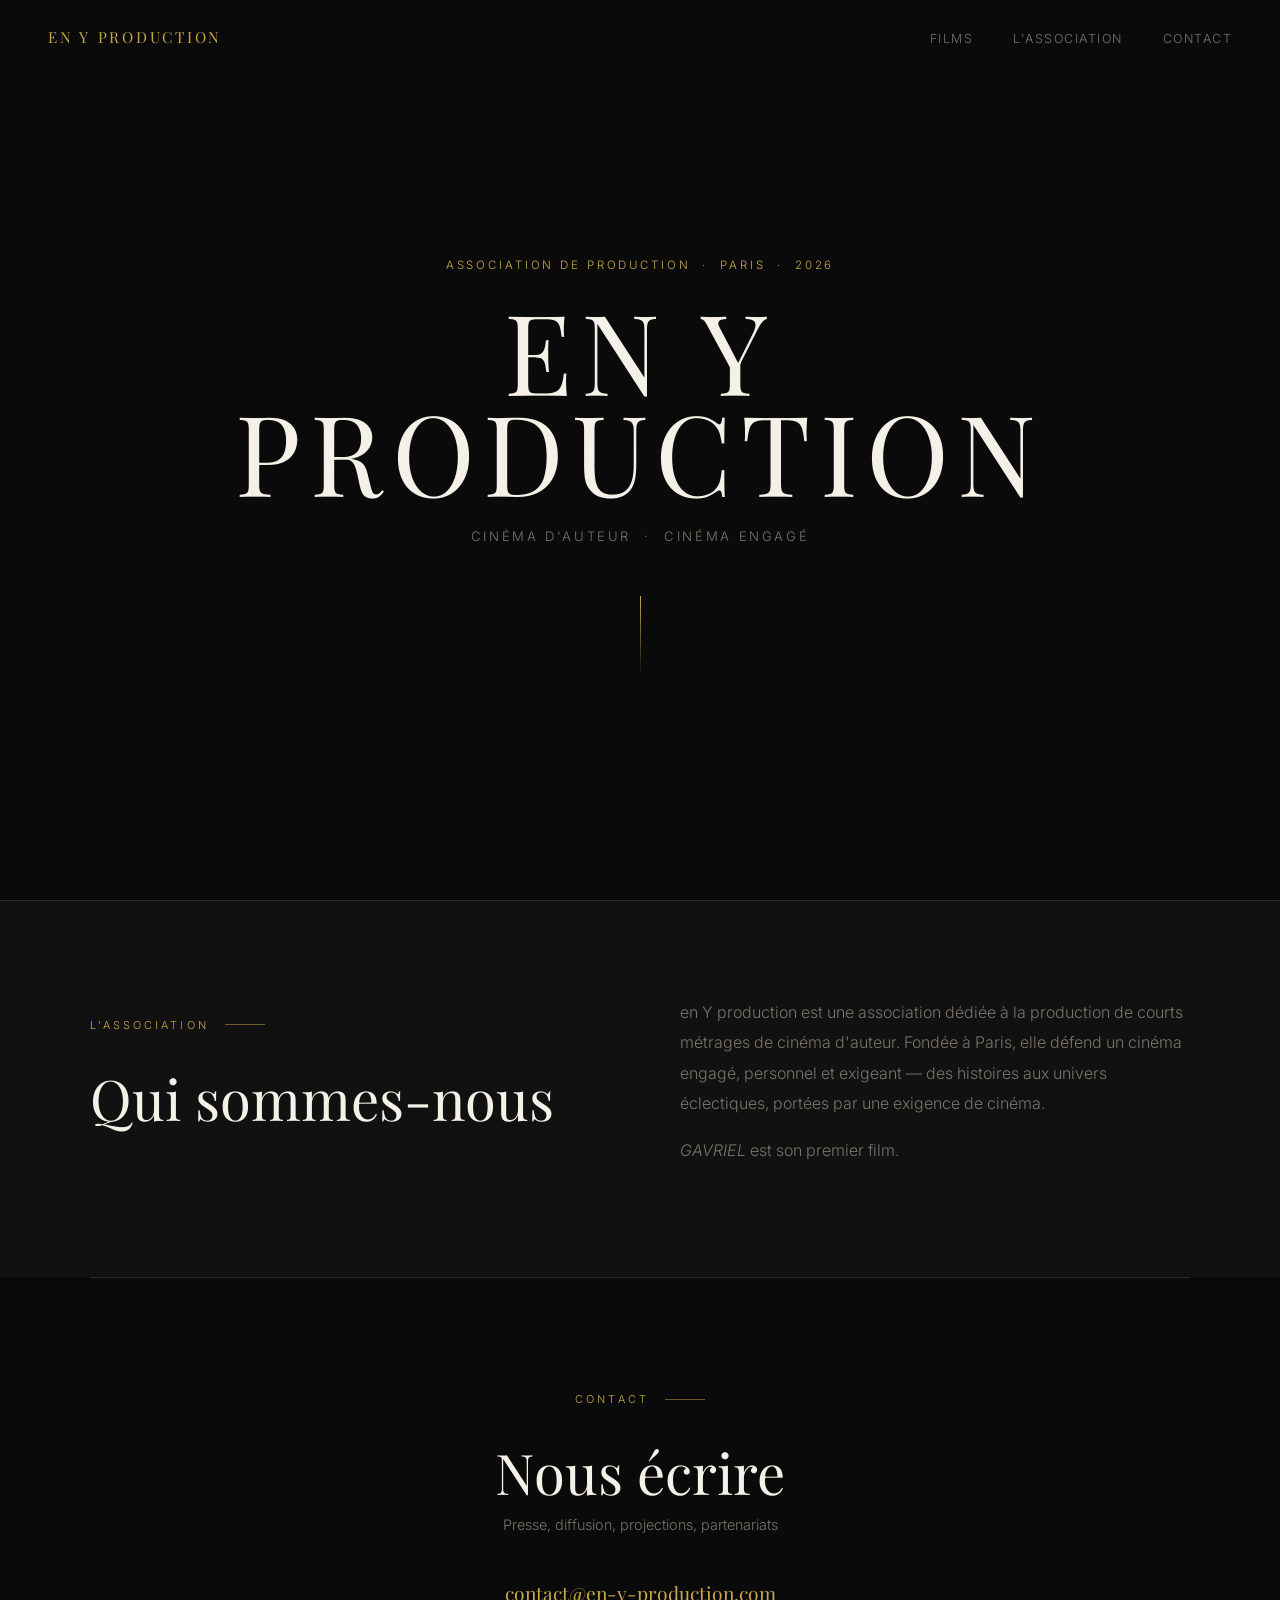
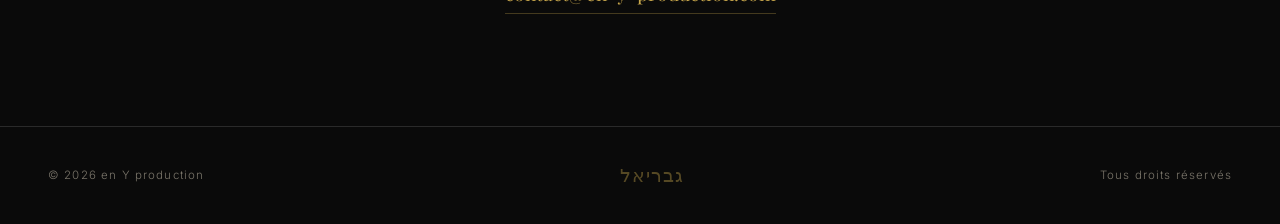
==== index.html @ 51579bd7 "Site en Y production — refonte (Films, page Gavriel, affiche)" ====
<!DOCTYPE html>
<html lang="fr">
<head>
  <meta charset="UTF-8" />
  <meta name="viewport" content="width=device-width, initial-scale=1.0" />
  <title>en Y production</title>
  <meta name="description" content="en Y production — Association de production de courts métrages de cinéma d'auteur et engagé. Paris." />
  <link rel="preconnect" href="https://fonts.googleapis.com" />
  <link rel="preconnect" href="https://fonts.gstatic.com" crossorigin />
  <link href="https://fonts.googleapis.com/css2?family=Playfair+Display:ital,wght@0,400;0,500;1,400&family=Inter:wght@300;400&display=swap" rel="stylesheet" />
  <link rel="stylesheet" href="style.css" />
</head>
<body>

  <nav>
    <a href="index.html" class="nav-logo">en Y production</a>
    <ul class="nav-links">
      <li><a href="films.html">Films</a></li>
      <li><a href="index.html#association">L'Association</a></li>
      <li><a href="index.html#contact">Contact</a></li>
    </ul>
    <button class="nav-burger" aria-label="Menu" aria-expanded="false">
      <span></span><span></span><span></span>
    </button>
  </nav>
  <div class="nav-mobile-menu" aria-hidden="true">
    <ul>
      <li><a href="films.html">Films</a></li>
      <li><a href="index.html#association">L'Association</a></li>
      <li><a href="index.html#contact">Contact</a></li>
    </ul>
  </div>

  <!-- Hero -->
  <header id="hero">
    <p class="hero-tag">Association de production &nbsp;·&nbsp; Paris &nbsp;·&nbsp; 2026</p>
    <h1 class="hero-title" style="font-size:clamp(3rem,9vw,7rem);letter-spacing:0.08em;">en Y<br>production</h1>
    <p class="hero-subtitle">Cinéma d'auteur &nbsp;·&nbsp; Cinéma engagé</p>
    <div class="hero-line"></div>
  </header>

  <!-- Association -->
  <div id="association">
    <div class="asso-inner">
      <div class="reveal">
        <p class="section-label">L'Association</p>
        <h2>Qui sommes-nous</h2>
      </div>
      <div class="asso-text reveal">
        <p>
          en Y production est une association dédiée à la production de courts métrages
          de cinéma d'auteur. Fondée à Paris, elle défend un cinéma engagé, personnel
          et exigeant — des histoires aux univers éclectiques, portées par une exigence de cinéma.
        </p>
        <p>
          <em>GAVRIEL</em> est son premier film.
        </p>
      </div>
    </div>
  </div>

  <!-- Contact -->
  <section id="contact">
    <div class="reveal">
      <p class="section-label" style="justify-content:center">Contact</p>
      <h2>Nous écrire</h2>
      <p class="contact-sub">Presse, diffusion, projections, partenariats</p>
      <a href="mailto:contact@en-y-production.com" class="contact-email">
        contact@en-y-production.com
      </a>
    </div>
  </section>

  <footer>
    <span>© 2026 en Y production</span>
    <span class="footer-hebrew" aria-hidden="true">גבריאל</span>
    <span>Tous droits réservés</span>
  </footer>

  <script src="js/main.js"></script>
</body>
</html>
---- style.css ----
/* ── Reset & Base ── */
*, *::before, *::after { box-sizing: border-box; margin: 0; padding: 0; }

:root {
  --black:   #0a0a0a;
  --dark:    #111111;
  --mid:     #1c1c1c;
  --border:  #2a2a2a;
  --text:    #e8e4dc;
  --muted:   #7a756a;
  --gold:    #c9a84c;
  --gold-lt: #e2c97e;
  --white:   #f5f1e8;
}

html { scroll-behavior: smooth; font-size: 16px; }

body {
  background: var(--black);
  color: var(--text);
  font-family: 'Inter', 'Helvetica Neue', sans-serif;
  font-weight: 300;
  line-height: 1.7;
  overflow-x: hidden;
}

/* ── Film Grain ── */
body::before {
  content: '';
  position: fixed;
  inset: 0;
  background-image: url("data:image/svg+xml,%3Csvg viewBox='0 0 200 200' xmlns='http://www.w3.org/2000/svg'%3E%3Cfilter id='noise'%3E%3CfeTurbulence type='fractalNoise' baseFrequency='0.9' numOctaves='4' stitchTiles='stitch'/%3E%3C/filter%3E%3Crect width='100%25' height='100%25' filter='url(%23noise)' opacity='0.04'/%3E%3C/svg%3E");
  background-size: 200px 200px;
  pointer-events: none;
  z-index: 9999;
  opacity: 0.35;
  animation: grain 0.8s steps(2) infinite;
}

@keyframes grain {
  0%,100% { transform: translate(0,0); }
  10% { transform: translate(-2%,-3%); }
  20% { transform: translate(3%,1%); }
  30% { transform: translate(-1%,4%); }
  40% { transform: translate(4%,-2%); }
  50% { transform: translate(-3%,2%); }
  60% { transform: translate(2%,-4%); }
  70% { transform: translate(-4%,3%); }
  80% { transform: translate(1%,-1%); }
  90% { transform: translate(3%,4%); }
}

/* ── Navigation ── */
nav {
  position: fixed;
  top: 0; left: 0; right: 0;
  z-index: 100;
  padding: 1.5rem 3rem;
  display: flex;
  align-items: center;
  justify-content: space-between;
  background: linear-gradient(to bottom, rgba(10,10,10,0.95) 0%, transparent 100%);
  transition: background 0.4s;
}

nav.scrolled {
  background: rgba(10,10,10,0.97);
  border-bottom: 1px solid var(--border);
}

.nav-logo {
  font-family: 'Playfair Display', Georgia, serif;
  font-size: 0.95rem;
  letter-spacing: 0.18em;
  text-transform: uppercase;
  color: var(--gold);
  text-decoration: none;
}

.nav-links {
  display: flex;
  gap: 2.5rem;
  list-style: none;
}

.nav-links a {
  color: var(--muted);
  text-decoration: none;
  font-size: 0.78rem;
  letter-spacing: 0.12em;
  text-transform: uppercase;
  transition: color 0.3s;
}

.nav-links a:hover { color: var(--white); }

/* ── Hero ── */
#hero {
  min-height: 100vh;
  display: flex;
  flex-direction: column;
  align-items: center;
  justify-content: center;
  text-align: center;
  position: relative;
  padding: 6rem 2rem 4rem;
}

.hero-hebrew {
  font-size: clamp(4rem, 10vw, 8rem);
  color: rgba(201,168,76,0.12);
  font-family: 'Playfair Display', Georgia, serif;
  line-height: 1;
  letter-spacing: 0.05em;
  position: absolute;
  top: 50%;
  left: 50%;
  transform: translate(-50%, -60%);
  user-select: none;
  pointer-events: none;
  white-space: nowrap;
}

.hero-tag {
  font-size: 0.72rem;
  letter-spacing: 0.25em;
  text-transform: uppercase;
  color: var(--gold);
  margin-bottom: 1.5rem;
  opacity: 0;
  animation: fadeUp 1s 0.3s forwards;
}

.hero-title {
  font-family: 'Playfair Display', Georgia, serif;
  font-size: clamp(4.5rem, 12vw, 10rem);
  font-weight: 400;
  letter-spacing: 0.15em;
  line-height: 0.9;
  color: var(--white);
  text-transform: uppercase;
  opacity: 0;
  animation: fadeUp 1.2s 0.5s forwards;
}

.hero-subtitle {
  margin-top: 1.5rem;
  font-size: 0.82rem;
  letter-spacing: 0.2em;
  color: var(--muted);
  text-transform: uppercase;
  opacity: 0;
  animation: fadeUp 1s 0.9s forwards;
}

.hero-line {
  width: 1px;
  height: 80px;
  background: linear-gradient(to bottom, var(--gold), transparent);
  margin: 3rem auto 0;
  opacity: 0;
  animation: fadeUp 1s 1.2s forwards;
}

@keyframes fadeUp {
  from { opacity: 0; transform: translateY(20px); }
  to   { opacity: 1; transform: translateY(0); }
}

/* ── Sections générales ── */
section {
  padding: 7rem 2rem;
  max-width: 1100px;
  margin: 0 auto;
}

.section-label {
  font-size: 0.68rem;
  letter-spacing: 0.28em;
  text-transform: uppercase;
  color: var(--gold);
  margin-bottom: 2rem;
  display: flex;
  align-items: center;
  gap: 1rem;
}

.section-label::after {
  content: '';
  display: block;
  width: 40px;
  height: 1px;
  background: var(--gold);
  opacity: 0.5;
}

h2 {
  font-family: 'Playfair Display', Georgia, serif;
  font-size: clamp(2rem, 5vw, 3.5rem);
  font-weight: 400;
  color: var(--white);
  line-height: 1.15;
  margin-bottom: 2rem;
}

/* ── Synopsis ── */
#synopsis {
  border-top: 1px solid var(--border);
}

.synopsis-grid {
  display: grid;
  grid-template-columns: 1fr 1fr;
  gap: 5rem;
  align-items: start;
}

.synopsis-text p {
  font-size: 1.05rem;
  color: var(--text);
  line-height: 1.85;
  margin-bottom: 1.2rem;
}

.synopsis-text p:first-child::first-letter {
  font-family: 'Playfair Display', Georgia, serif;
  font-size: 3.5rem;
  line-height: 0.8;
  float: left;
  margin-right: 0.1em;
  margin-top: 0.1em;
  color: var(--gold);
}

.synopsis-info {
  display: flex;
  flex-direction: column;
  gap: 1.5rem;
}

.info-block {
  border-left: 1px solid var(--border);
  padding-left: 1.5rem;
}

.info-block .label {
  font-size: 0.68rem;
  letter-spacing: 0.2em;
  text-transform: uppercase;
  color: var(--gold);
  margin-bottom: 0.4rem;
}

.info-block .value {
  font-size: 0.95rem;
  color: var(--white);
}

/* ── Scène ── */
#scene {
  background: var(--dark);
  max-width: 100%;
  padding: 5rem 2rem;
  border-top: 1px solid var(--border);
  border-bottom: 1px solid var(--border);
}

.scene-inner {
  max-width: 700px;
  margin: 0 auto;
  text-align: center;
}

.scene-quote {
  font-family: 'Playfair Display', Georgia, serif;
  font-size: clamp(1.1rem, 2.5vw, 1.5rem);
  font-style: italic;
  color: var(--text);
  line-height: 1.9;
  margin-bottom: 2rem;
}

.scene-quote em {
  color: var(--gold);
  font-style: normal;
}

.scene-attr {
  font-size: 0.72rem;
  letter-spacing: 0.2em;
  text-transform: uppercase;
  color: var(--muted);
}

/* ── Équipe ── */
#equipe {
  border-top: 1px solid var(--border);
}

.team-group {
  margin-bottom: 3.5rem;
}

.team-group-title {
  font-size: 0.68rem;
  letter-spacing: 0.25em;
  text-transform: uppercase;
  color: var(--gold);
  padding-bottom: 0.75rem;
  border-bottom: 1px solid var(--border);
  margin-bottom: 1.5rem;
}

.team-grid {
  display: grid;
  grid-template-columns: repeat(auto-fill, minmax(220px, 1fr));
  gap: 0;
}

.team-member {
  padding: 1rem 0;
  border-bottom: 1px solid var(--border);
  display: flex;
  flex-direction: column;
  gap: 0.25rem;
}

.team-member .role {
  font-size: 0.7rem;
  letter-spacing: 0.1em;
  color: var(--muted);
  text-transform: uppercase;
}

.team-member .name {
  font-size: 0.95rem;
  color: var(--white);
}

/* ── Page Films ── */
.films-page {
  padding: 8rem 3rem 6rem;
  max-width: 1200px;
  margin: 0 auto;
}

.films-heading {
  font-family: 'Playfair Display', Georgia, serif;
  font-size: clamp(2.5rem, 6vw, 4rem);
  font-weight: 400;
  color: var(--white);
  margin-bottom: 3.5rem;
}

.films-grid {
  display: grid;
  grid-template-columns: repeat(auto-fill, minmax(170px, 220px));
  gap: 2.5rem 2rem;
}

.film-thumb {
  text-decoration: none;
  display: block;
}

.film-thumb-poster {
  aspect-ratio: 2/3;
  background: var(--mid);
  display: flex;
  align-items: center;
  justify-content: center;
  position: relative;
  overflow: hidden;
  margin-bottom: 1.2rem;
}

.film-thumb-poster img {
  width: 100%;
  height: 100%;
  object-fit: cover;
  display: block;
  transition: transform 0.5s ease;
}

.film-thumb:hover .film-thumb-poster img { transform: scale(1.03); }

.film-thumb-hebrew {
  font-family: 'Playfair Display', Georgia, serif;
  font-size: clamp(3rem, 5vw, 5rem);
  color: rgba(201,168,76,0.18);
  user-select: none;
  pointer-events: none;
  transition: color 0.4s;
}

.film-thumb:hover .film-thumb-hebrew { color: rgba(201,168,76,0.35); }

.film-thumb-info {
  display: flex;
  flex-direction: column;
  gap: 0.5rem;
}

.film-thumb-tags {
  display: flex;
  gap: 0.4rem;
  flex-wrap: nowrap;
  margin-bottom: 0.3rem;
}

.film-tag {
  font-size: 0.65rem;
  letter-spacing: 0.15em;
  text-transform: uppercase;
  color: var(--muted);
  border: 1px solid var(--border);
  padding: 0.2rem 0.6rem;
  white-space: nowrap;
}

.film-tag-gold {
  color: var(--gold);
  border-color: rgba(201,168,76,0.4);
}

.film-thumb-title {
  font-family: 'Playfair Display', Georgia, serif;
  font-size: clamp(1.4rem, 2.5vw, 1.9rem);
  font-weight: 400;
  color: var(--white);
  line-height: 1.15;
  transition: color 0.3s;
}

.film-thumb:hover .film-thumb-title { color: var(--gold-lt); }

.film-thumb-title-row {
  display: flex;
  align-items: baseline;
  flex-wrap: wrap;
  gap: 0;
  margin: 0;
}

.film-thumb-sep {
  font-size: 0.82rem;
  color: var(--muted);
}

.film-thumb-director {
  font-size: 0.82rem;
  color: var(--muted);
  font-weight: 300;
}

@media (max-width: 768px) {
  .films-grid { grid-template-columns: 1fr; gap: 3rem; }
  .films-page { padding: 7rem 1.5rem 4rem; }
}

/* ── Film Card ── */
.film-card {
  border: 1px solid var(--border);
  margin-top: 3rem;
  overflow: hidden;
}

.film-card-header {
  background: var(--mid);
  padding: 3rem;
  position: relative;
  overflow: hidden;
}

.film-hebrew {
  position: absolute;
  top: 50%;
  right: 2rem;
  transform: translateY(-50%);
  font-size: clamp(4rem, 8vw, 7rem);
  color: rgba(201,168,76,0.08);
  font-family: 'Playfair Display', Georgia, serif;
  user-select: none;
  pointer-events: none;
  line-height: 1;
}

.film-card-meta {
  display: flex;
  align-items: center;
  gap: 1.5rem;
  margin-bottom: 1rem;
}

.film-year {
  font-size: 0.72rem;
  letter-spacing: 0.2em;
  color: var(--gold);
  font-weight: 400;
}

.film-type {
  font-size: 0.72rem;
  letter-spacing: 0.1em;
  color: var(--muted);
  text-transform: uppercase;
}

.film-card-title {
  font-family: 'Playfair Display', Georgia, serif;
  font-size: clamp(2.5rem, 6vw, 4.5rem);
  font-weight: 400;
  color: var(--white);
  letter-spacing: 0.1em;
  text-transform: uppercase;
  line-height: 1;
  margin-bottom: 0.75rem;
}

.film-card-director {
  font-size: 0.85rem;
  color: var(--muted);
  letter-spacing: 0.05em;
}

.film-card-body {
  padding: 3rem;
  border-top: 1px solid var(--border);
}

.film-card-body p {
  font-size: 1rem;
  color: var(--text);
  line-height: 1.85;
  margin-bottom: 1.2rem;
}

.film-card-body p:first-child::first-letter {
  font-family: 'Playfair Display', Georgia, serif;
  font-size: 3.5rem;
  line-height: 0.8;
  float: left;
  margin-right: 0.1em;
  margin-top: 0.1em;
  color: var(--gold);
}

.film-card-info {
  display: grid;
  grid-template-columns: repeat(auto-fill, minmax(200px, 1fr));
  gap: 0;
  border-top: 1px solid var(--border);
}

.film-card-info .info-block {
  border-left: none;
  border-right: 1px solid var(--border);
  border-bottom: none;
  padding: 1.5rem 2rem;
}

/* ── Casting ── */
.cast-grid {
  display: grid;
  grid-template-columns: repeat(auto-fill, minmax(200px, 1fr));
  gap: 1.5rem;
  margin-top: 1rem;
}

.cast-card {
  background: var(--mid);
  border: 1px solid var(--border);
  padding: 1.5rem;
  transition: border-color 0.3s;
}

.cast-card:hover { border-color: var(--gold); }

.cast-card .character {
  font-family: 'Playfair Display', Georgia, serif;
  font-size: 1.1rem;
  color: var(--gold);
  margin-bottom: 0.5rem;
}

.cast-card .actor {
  font-size: 0.85rem;
  color: var(--text);
}

/* ── Association ── */
#association {
  background: var(--dark);
  max-width: 100%;
  padding: 6rem 2rem;
  border-top: 1px solid var(--border);
}

.asso-inner {
  max-width: 1100px;
  margin: 0 auto;
  display: grid;
  grid-template-columns: 1fr 1fr;
  gap: 5rem;
  align-items: center;
}

.asso-text p {
  font-size: 1rem;
  color: var(--muted);
  line-height: 1.9;
  margin-bottom: 1rem;
}

/* ── Contact ── */
#contact {
  border-top: 1px solid var(--border);
  text-align: center;
}

#contact h2 { margin-bottom: 0.5rem; }

.contact-sub {
  color: var(--muted);
  font-size: 0.9rem;
  margin-bottom: 2.5rem;
}

.contact-email {
  display: inline-block;
  font-family: 'Playfair Display', Georgia, serif;
  font-size: 1.2rem;
  color: var(--gold);
  text-decoration: none;
  border-bottom: 1px solid rgba(201,168,76,0.3);
  padding-bottom: 0.2rem;
  transition: border-color 0.3s, color 0.3s;
}

.contact-email:hover {
  color: var(--gold-lt);
  border-color: var(--gold-lt);
}

/* ── Footer ── */
footer {
  border-top: 1px solid var(--border);
  padding: 2rem 3rem;
  display: flex;
  align-items: center;
  justify-content: space-between;
  font-size: 0.72rem;
  letter-spacing: 0.1em;
  color: var(--muted);
}

.footer-hebrew {
  font-size: 1.2rem;
  color: rgba(201,168,76,0.4);
  letter-spacing: 0.05em;
}

/* ── Scroll reveal ── */
.reveal {
  opacity: 0;
  transform: translateY(30px);
  transition: opacity 0.8s ease, transform 0.8s ease;
}
.reveal.visible {
  opacity: 1;
  transform: none;
}

/* ── Hamburger ── */
.nav-burger {
  display: none;
  flex-direction: column;
  gap: 5px;
  background: none;
  border: none;
  cursor: pointer;
  padding: 4px;
  z-index: 200;
}

.nav-burger span {
  display: block;
  width: 24px;
  height: 1.5px;
  background: var(--text);
  transition: transform 0.3s, opacity 0.3s;
}

.nav-burger.open span:nth-child(1) { transform: translateY(6.5px) rotate(45deg); }
.nav-burger.open span:nth-child(2) { opacity: 0; }
.nav-burger.open span:nth-child(3) { transform: translateY(-6.5px) rotate(-45deg); }

/* ── Menu mobile overlay ── */
.nav-mobile-menu {
  display: none;
  position: fixed;
  inset: 0;
  background: rgba(10,10,10,0.98);
  z-index: 150;
  flex-direction: column;
  align-items: center;
  justify-content: center;
  opacity: 0;
  pointer-events: none;
  transition: opacity 0.3s;
}

.nav-mobile-menu.open {
  opacity: 1;
  pointer-events: all;
}

.nav-mobile-menu ul {
  list-style: none;
  text-align: center;
  display: flex;
  flex-direction: column;
  gap: 2.5rem;
}

.nav-mobile-menu a {
  font-family: 'Playfair Display', Georgia, serif;
  font-size: clamp(1.8rem, 8vw, 2.5rem);
  color: var(--white);
  text-decoration: none;
  letter-spacing: 0.08em;
  transition: color 0.3s;
}

.nav-mobile-menu a:hover { color: var(--gold); }

/* ── Responsive ── */
@media (max-width: 768px) {
  nav { padding: 1.2rem 1.5rem; }
  .nav-links { display: none; }
  .nav-burger { display: flex; }
  .nav-mobile-menu { display: flex; }
  .synopsis-grid { grid-template-columns: 1fr; gap: 3rem; }
  .asso-inner { grid-template-columns: 1fr; gap: 2rem; }
  footer { flex-direction: column; gap: 1rem; text-align: center; }
  section { padding: 5rem 1.5rem; }
}
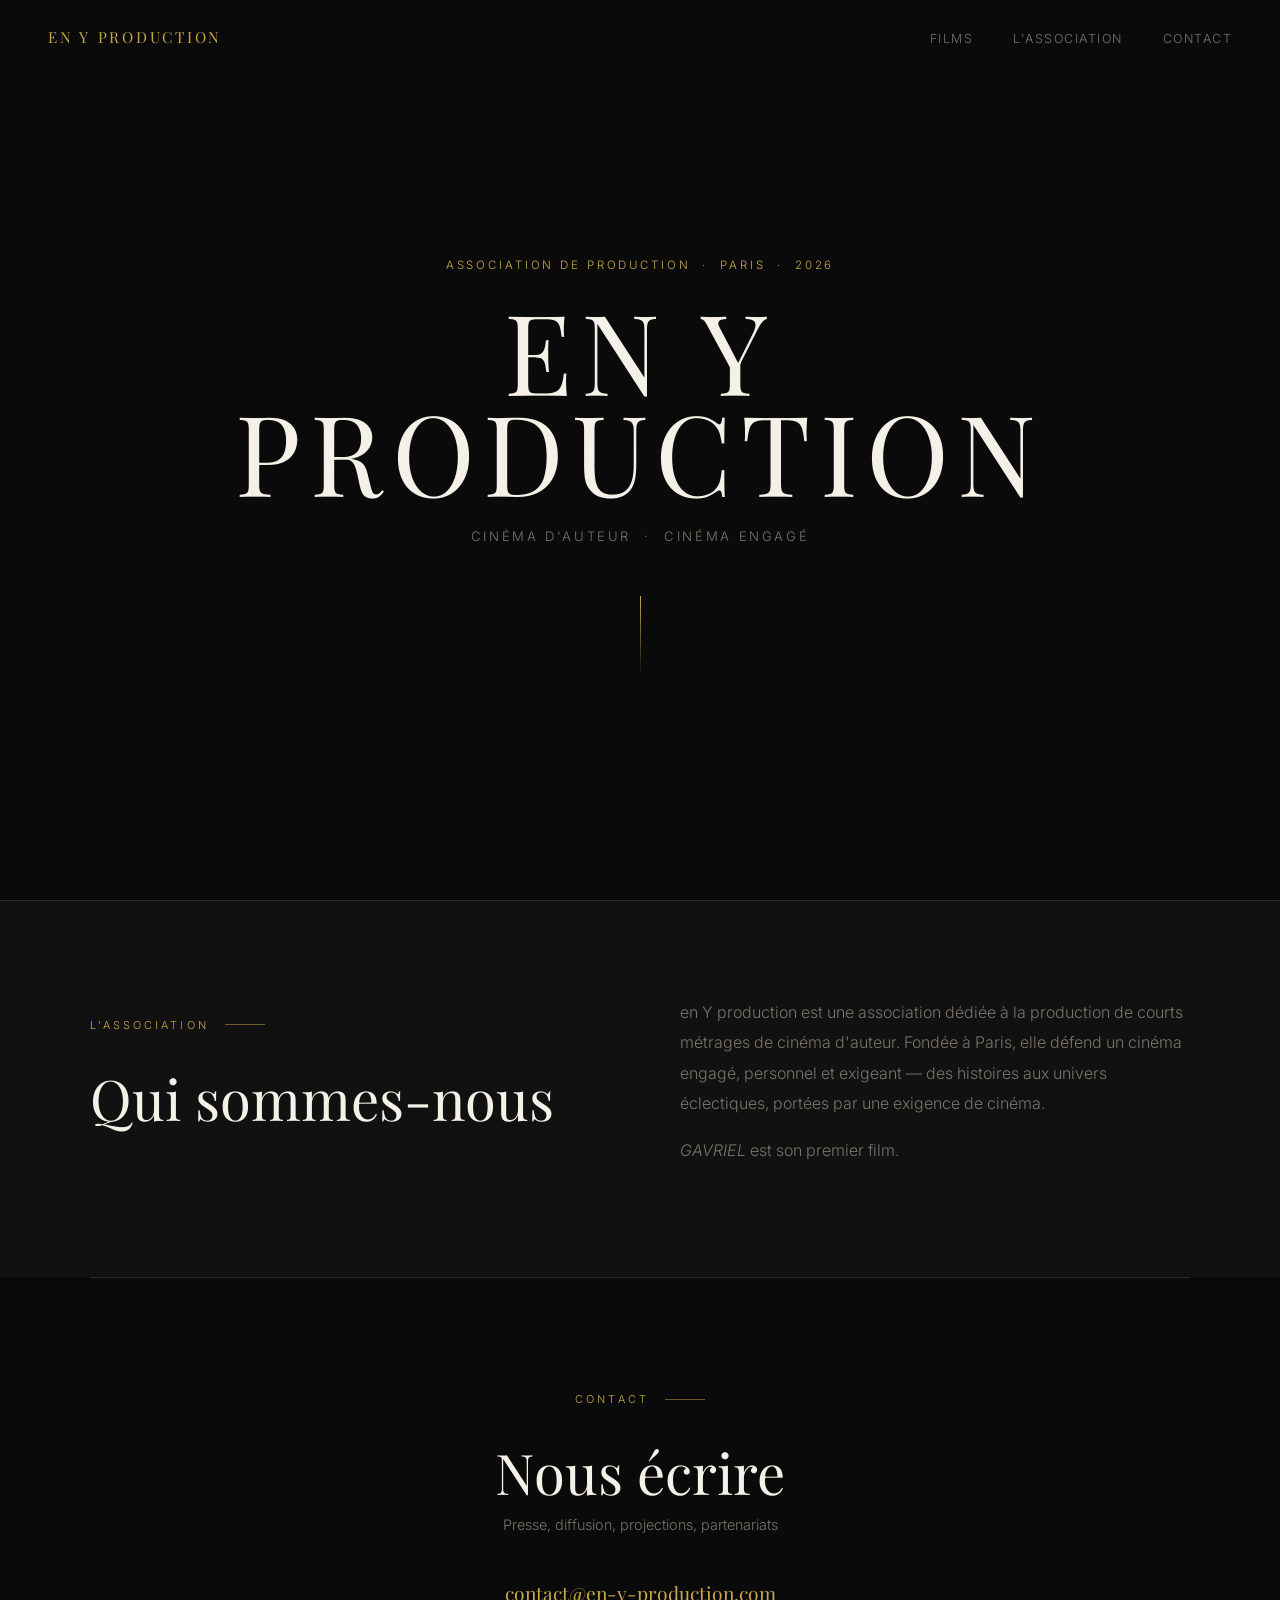
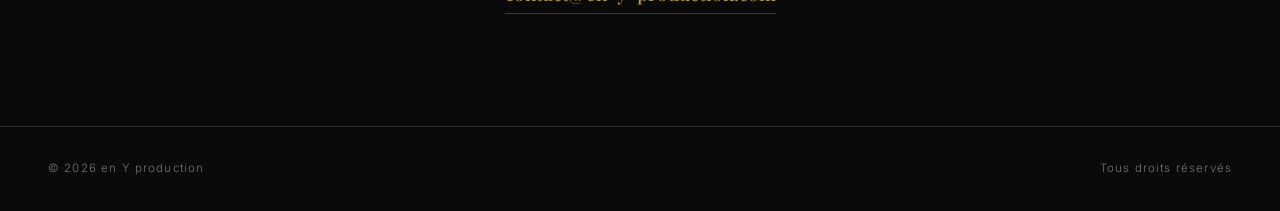
==== commit 9e49182a: "Page Films: titre plus petit + footer nettoye" ====
--- a/index.html
+++ b/index.html
@@ -73,7 +73,6 @@
 
   <footer>
     <span>© 2026 en Y production</span>
-    <span class="footer-hebrew" aria-hidden="true">גבריאל</span>
     <span>Tous droits réservés</span>
   </footer>
 
--- a/style.css
+++ b/style.css
@@ -339,17 +339,17 @@
 
 /* ── Page Films ── */
 .films-page {
-  padding: 8rem 3rem 6rem;
+  padding: 6rem 3rem 6rem;
   max-width: 1200px;
   margin: 0 auto;
 }
 
 .films-heading {
   font-family: 'Playfair Display', Georgia, serif;
-  font-size: clamp(2.5rem, 6vw, 4rem);
+  font-size: clamp(1.6rem, 3.5vw, 2.2rem);
   font-weight: 400;
   color: var(--white);
-  margin-bottom: 3.5rem;
+  margin-bottom: 2.25rem;
 }
 
 .films-grid {
@@ -455,7 +455,7 @@
 
 @media (max-width: 768px) {
   .films-grid { grid-template-columns: 1fr; gap: 3rem; }
-  .films-page { padding: 7rem 1.5rem 4rem; }
+  .films-page { padding: 5rem 1.5rem 4rem; }
 }
 
 /* ── Film Card ── */
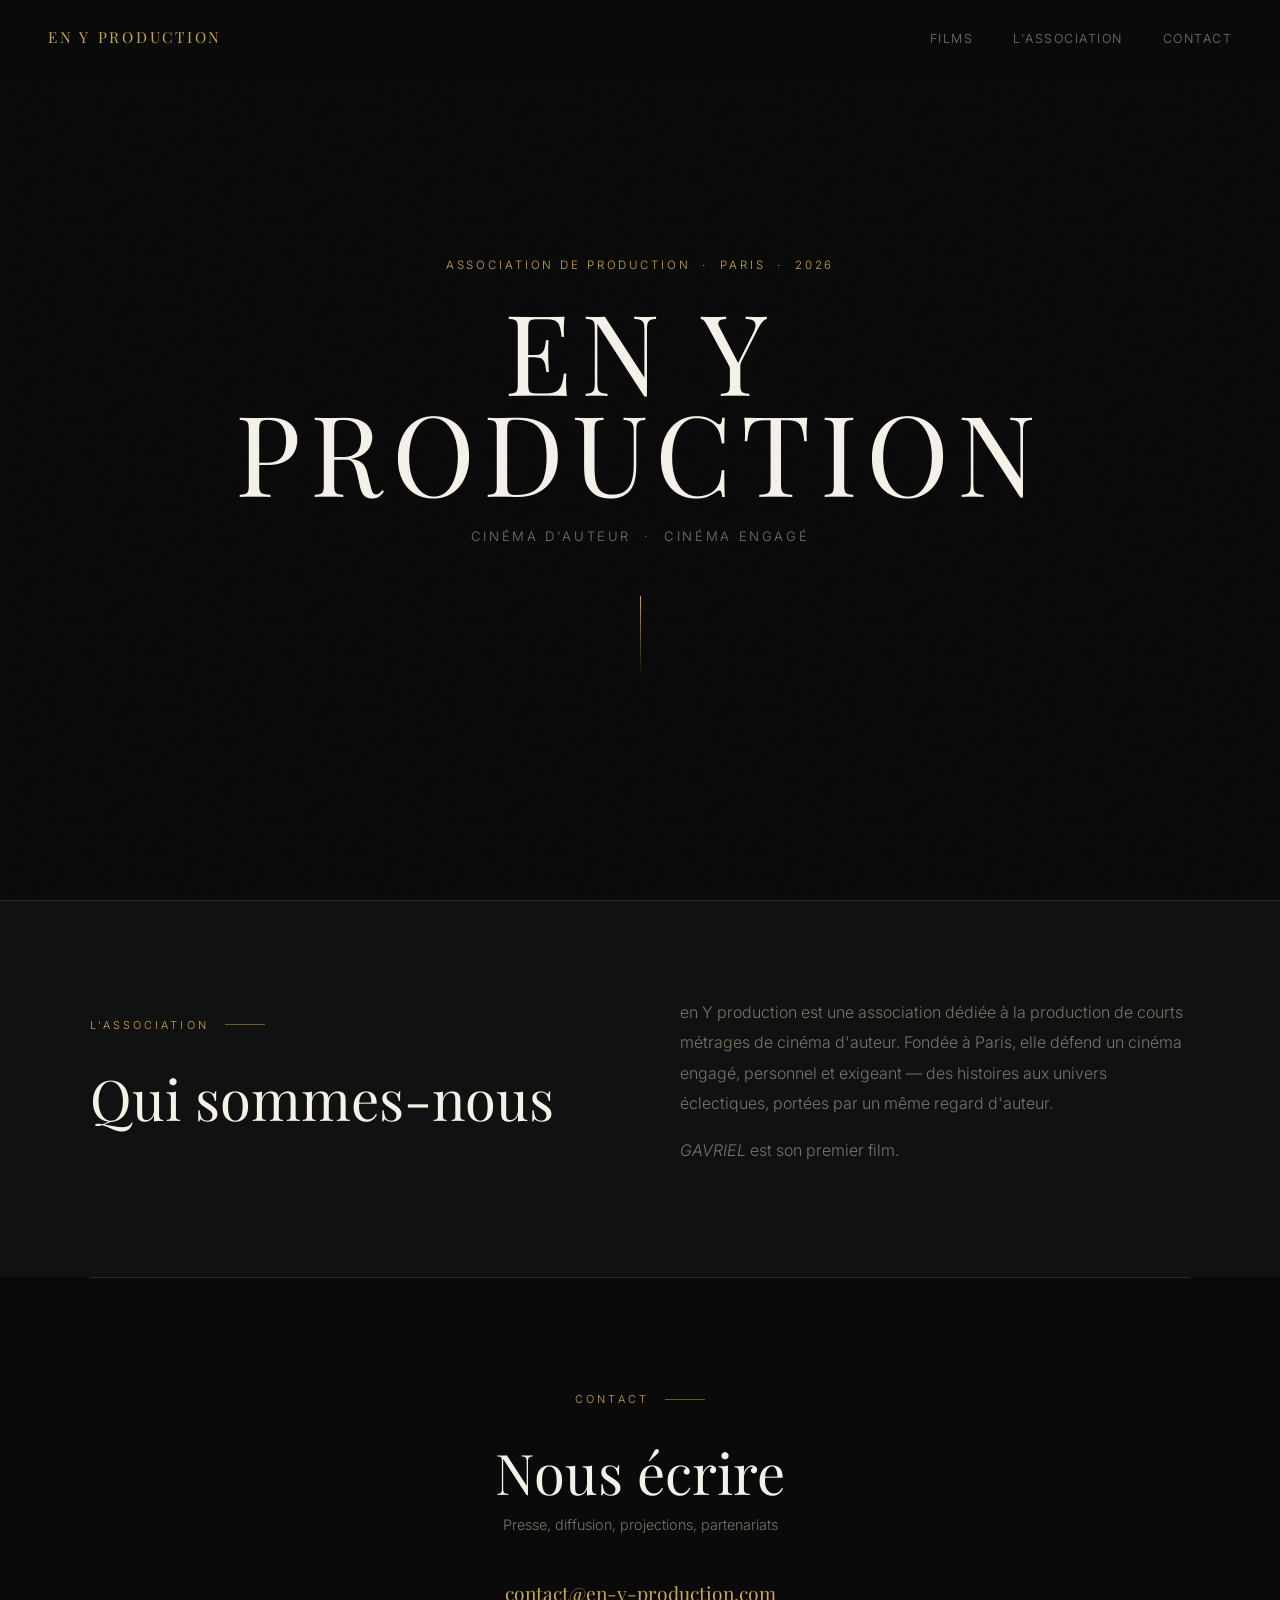
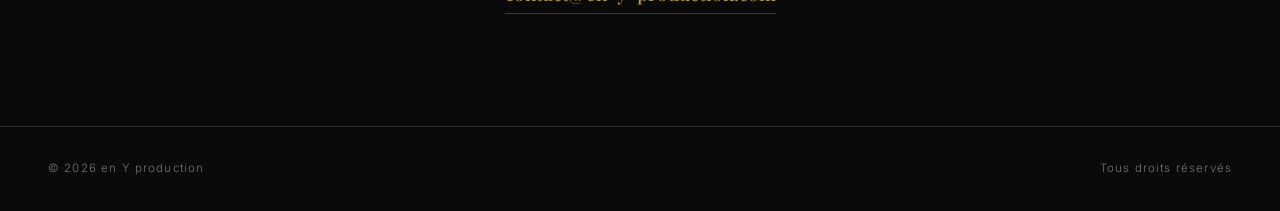
==== commit 344dd5f2: "Texte presentation: regard d'auteur" ====
--- a/index.html
+++ b/index.html
@@ -50,7 +50,7 @@
         <p>
           en Y production est une association dédiée à la production de courts métrages
           de cinéma d'auteur. Fondée à Paris, elle défend un cinéma engagé, personnel
-          et exigeant — des histoires aux univers éclectiques, portées par une exigence de cinéma.
+          et exigeant — des histoires aux univers éclectiques, portées par un même regard d'auteur.
         </p>
         <p>
           <em>GAVRIEL</em> est son premier film.
--- a/style.css
+++ b/style.css
@@ -403,18 +403,18 @@
 
 .film-thumb-tags {
   display: flex;
-  gap: 0.4rem;
+  gap: 0.3rem;
   flex-wrap: nowrap;
   margin-bottom: 0.3rem;
 }
 
 .film-tag {
-  font-size: 0.65rem;
-  letter-spacing: 0.15em;
+  font-size: 0.5rem;
+  letter-spacing: 0.1em;
   text-transform: uppercase;
   color: var(--muted);
   border: 1px solid var(--border);
-  padding: 0.2rem 0.6rem;
+  padding: 0.15rem 0.4rem;
   white-space: nowrap;
 }
 
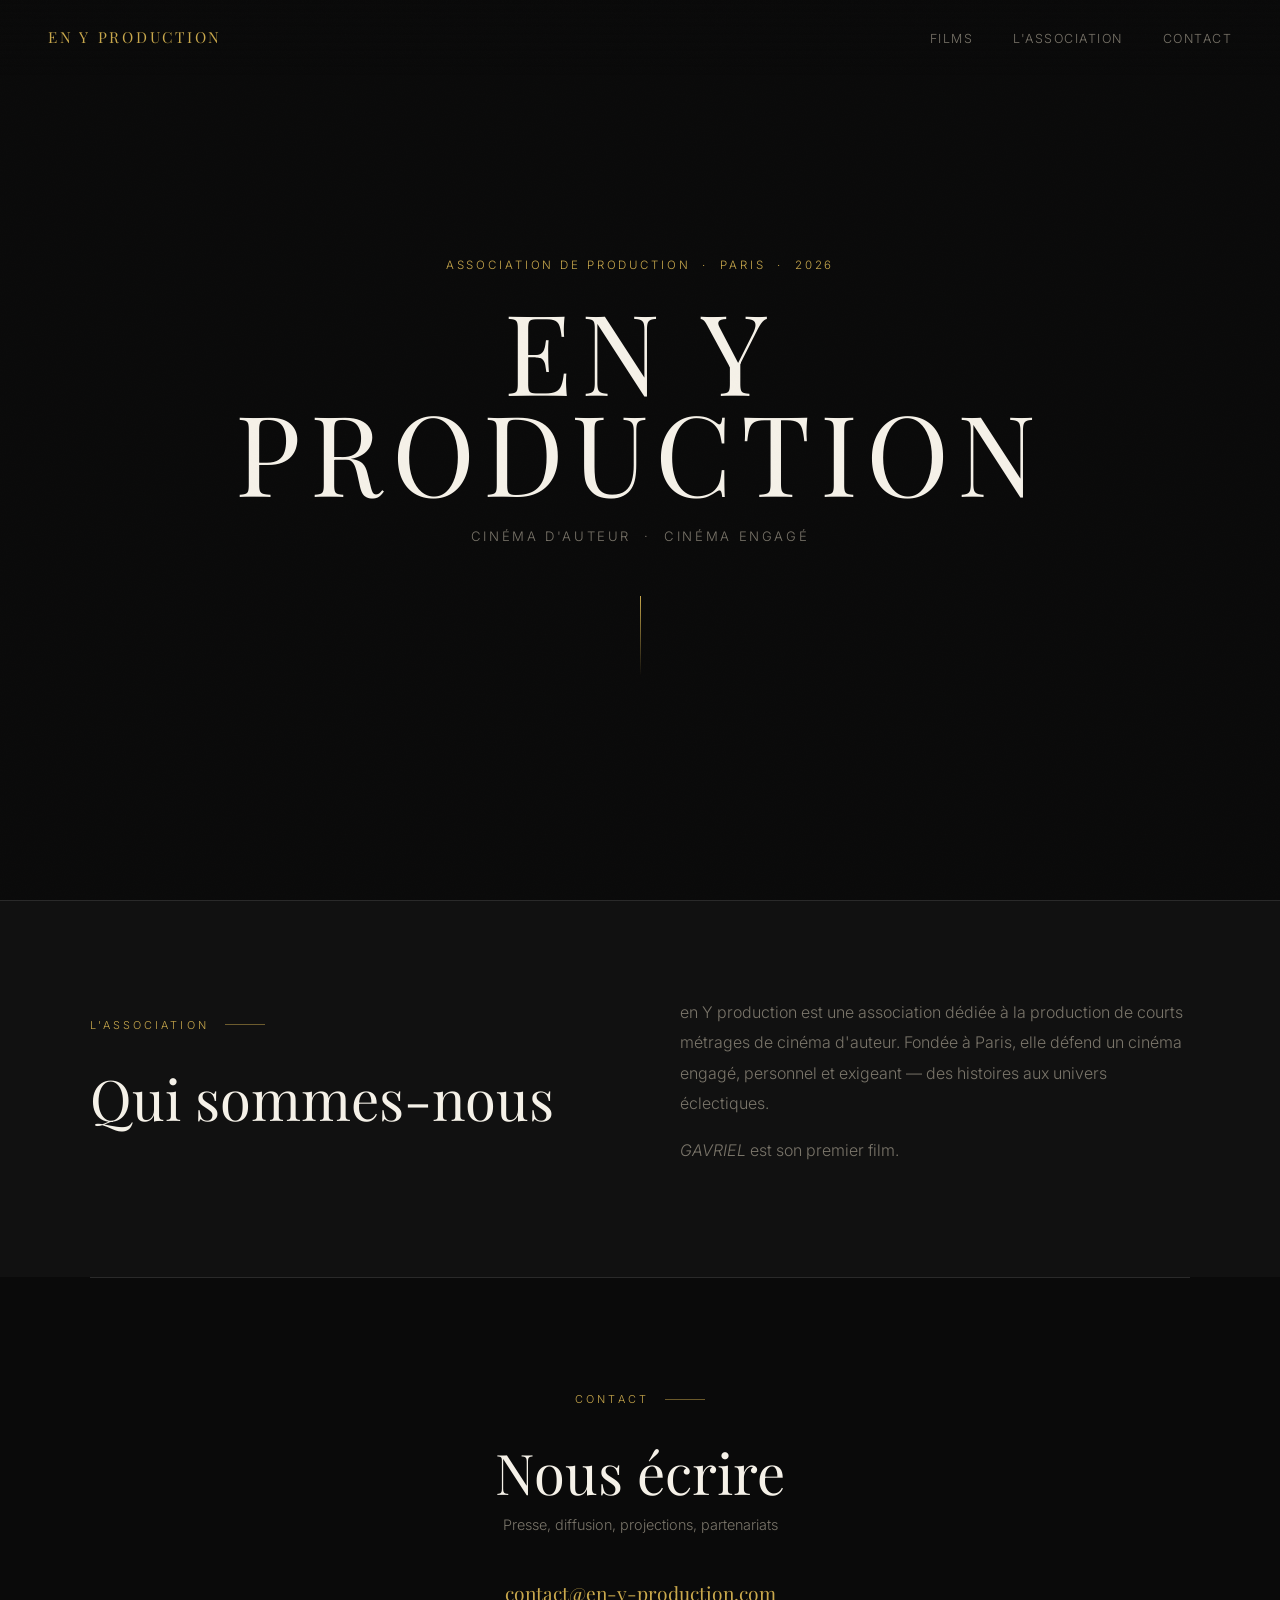
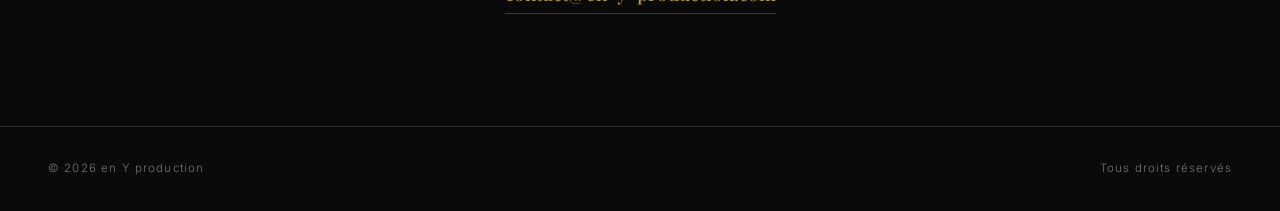
==== commit daf7df6b: "Texte presentation: version courte" ====
--- a/index.html
+++ b/index.html
@@ -50,7 +50,7 @@
         <p>
           en Y production est une association dédiée à la production de courts métrages
           de cinéma d'auteur. Fondée à Paris, elle défend un cinéma engagé, personnel
-          et exigeant — des histoires aux univers éclectiques, portées par un même regard d'auteur.
+          et exigeant — des histoires aux univers éclectiques.
         </p>
         <p>
           <em>GAVRIEL</em> est son premier film.
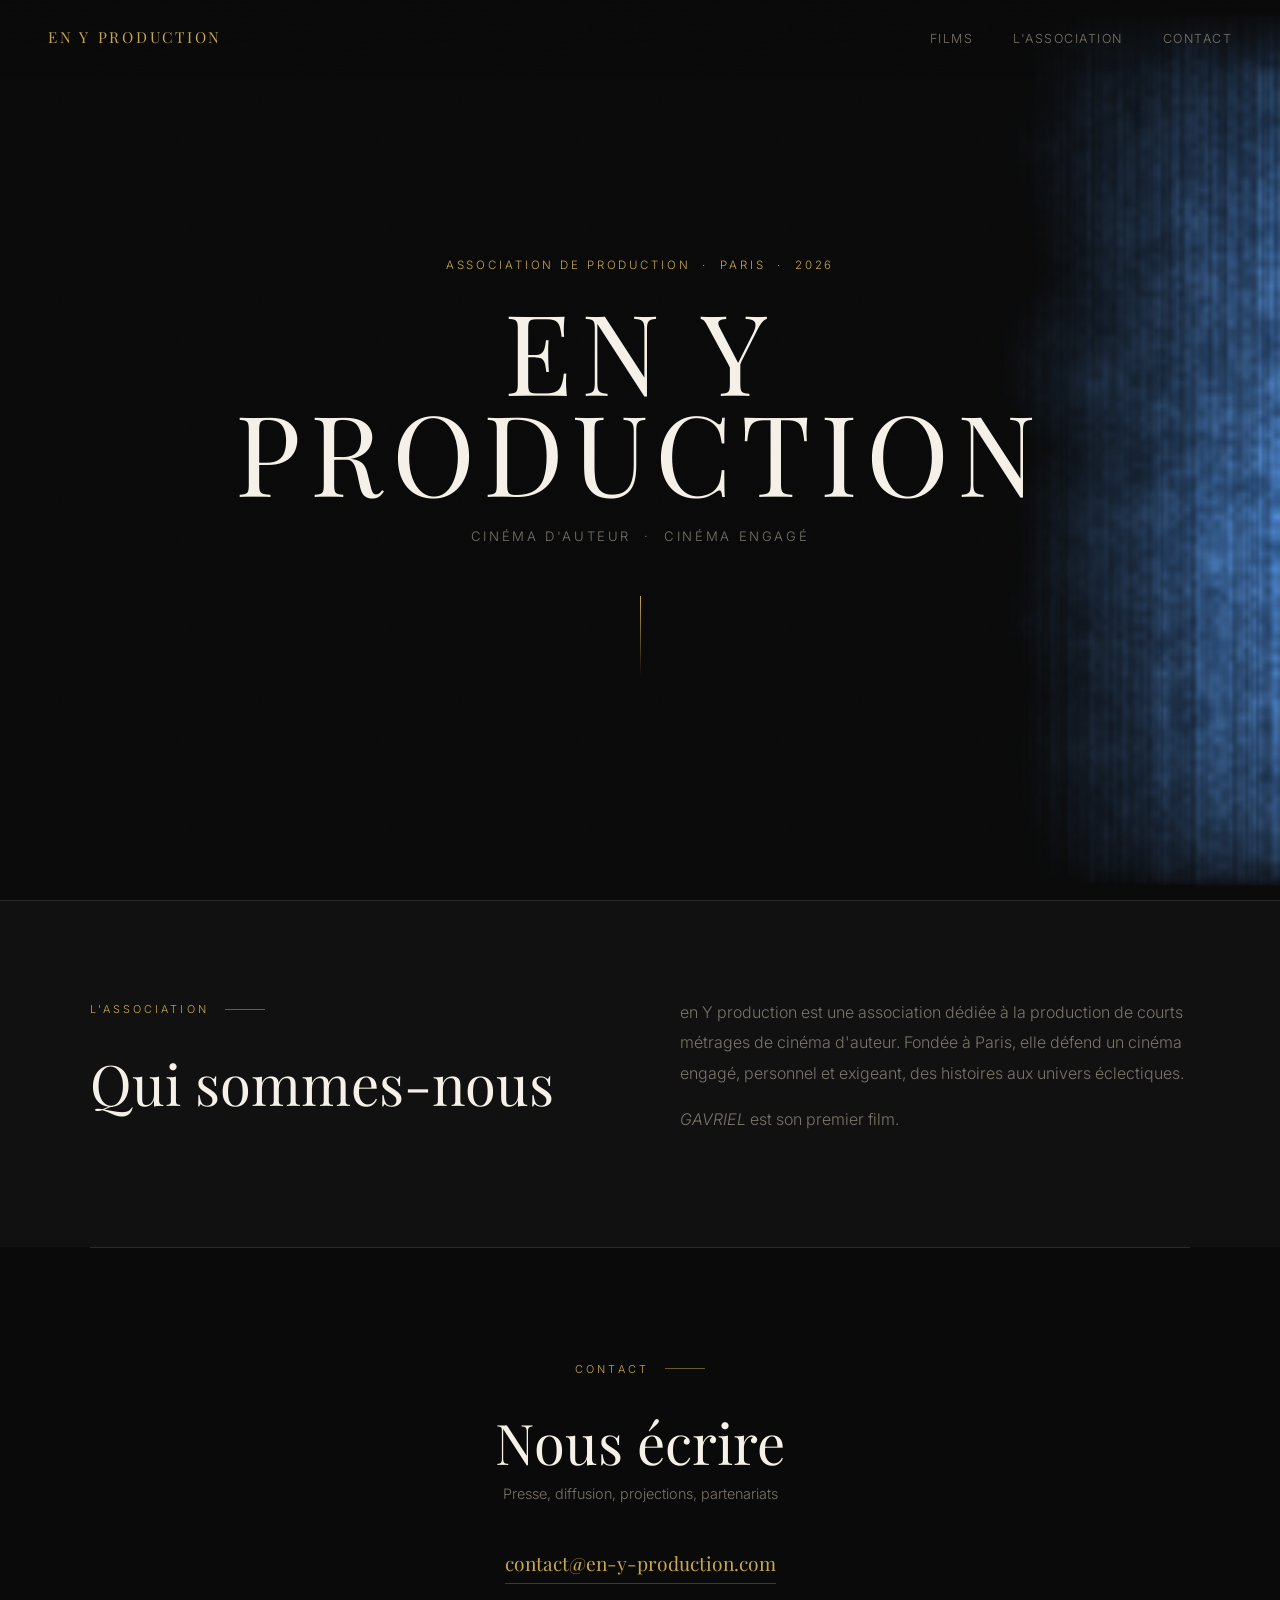
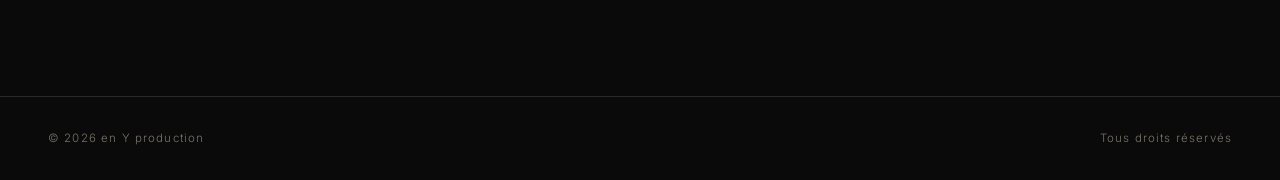
==== commit 21e58029: "Affiche: retrait des points separateurs; site: retrait des tirets longs" ====
--- a/index.html
+++ b/index.html
@@ -4,7 +4,7 @@
   <meta charset="UTF-8" />
   <meta name="viewport" content="width=device-width, initial-scale=1.0" />
   <title>en Y production</title>
-  <meta name="description" content="en Y production — Association de production de courts métrages de cinéma d'auteur et engagé. Paris." />
+  <meta name="description" content="en Y production, association de production de courts métrages de cinéma d'auteur et engagé. Paris." />
   <link rel="preconnect" href="https://fonts.googleapis.com" />
   <link rel="preconnect" href="https://fonts.gstatic.com" crossorigin />
   <link href="https://fonts.googleapis.com/css2?family=Playfair+Display:ital,wght@0,400;0,500;1,400&family=Inter:wght@300;400&display=swap" rel="stylesheet" />
@@ -50,7 +50,7 @@
         <p>
           en Y production est une association dédiée à la production de courts métrages
           de cinéma d'auteur. Fondée à Paris, elle défend un cinéma engagé, personnel
-          et exigeant — des histoires aux univers éclectiques.
+          et exigeant, des histoires aux univers éclectiques.
         </p>
         <p>
           <em>GAVRIEL</em> est son premier film.
--- a/style.css
+++ b/style.css
@@ -16,7 +16,12 @@
 html { scroll-behavior: smooth; font-size: 16px; }
 
 body {
-  background: var(--black);
+  background-color: var(--black);
+  background-image: url('images/paint-trace.png');
+  background-repeat: no-repeat;
+  background-position: right top;
+  background-size: auto 100vh;
+  background-attachment: fixed;
   color: var(--text);
   font-family: 'Inter', 'Helvetica Neue', sans-serif;
   font-weight: 300;
@@ -568,18 +573,17 @@
 }
 
 .cast-card {
-  background: var(--mid);
-  border: 1px solid var(--border);
-  padding: 1.5rem;
-  transition: border-color 0.3s;
-}
-
-.cast-card:hover { border-color: var(--gold); }
+  padding: 0.25rem 0;
+  transition: color 0.3s;
+}
+
+.cast-card:hover .character { color: var(--text); }
 
 .cast-card .character {
-  font-family: 'Playfair Display', Georgia, serif;
-  font-size: 1.1rem;
-  color: var(--gold);
+  font-size: 0.7rem;
+  letter-spacing: 0.1em;
+  text-transform: uppercase;
+  color: var(--muted);
   margin-bottom: 0.5rem;
 }
 
